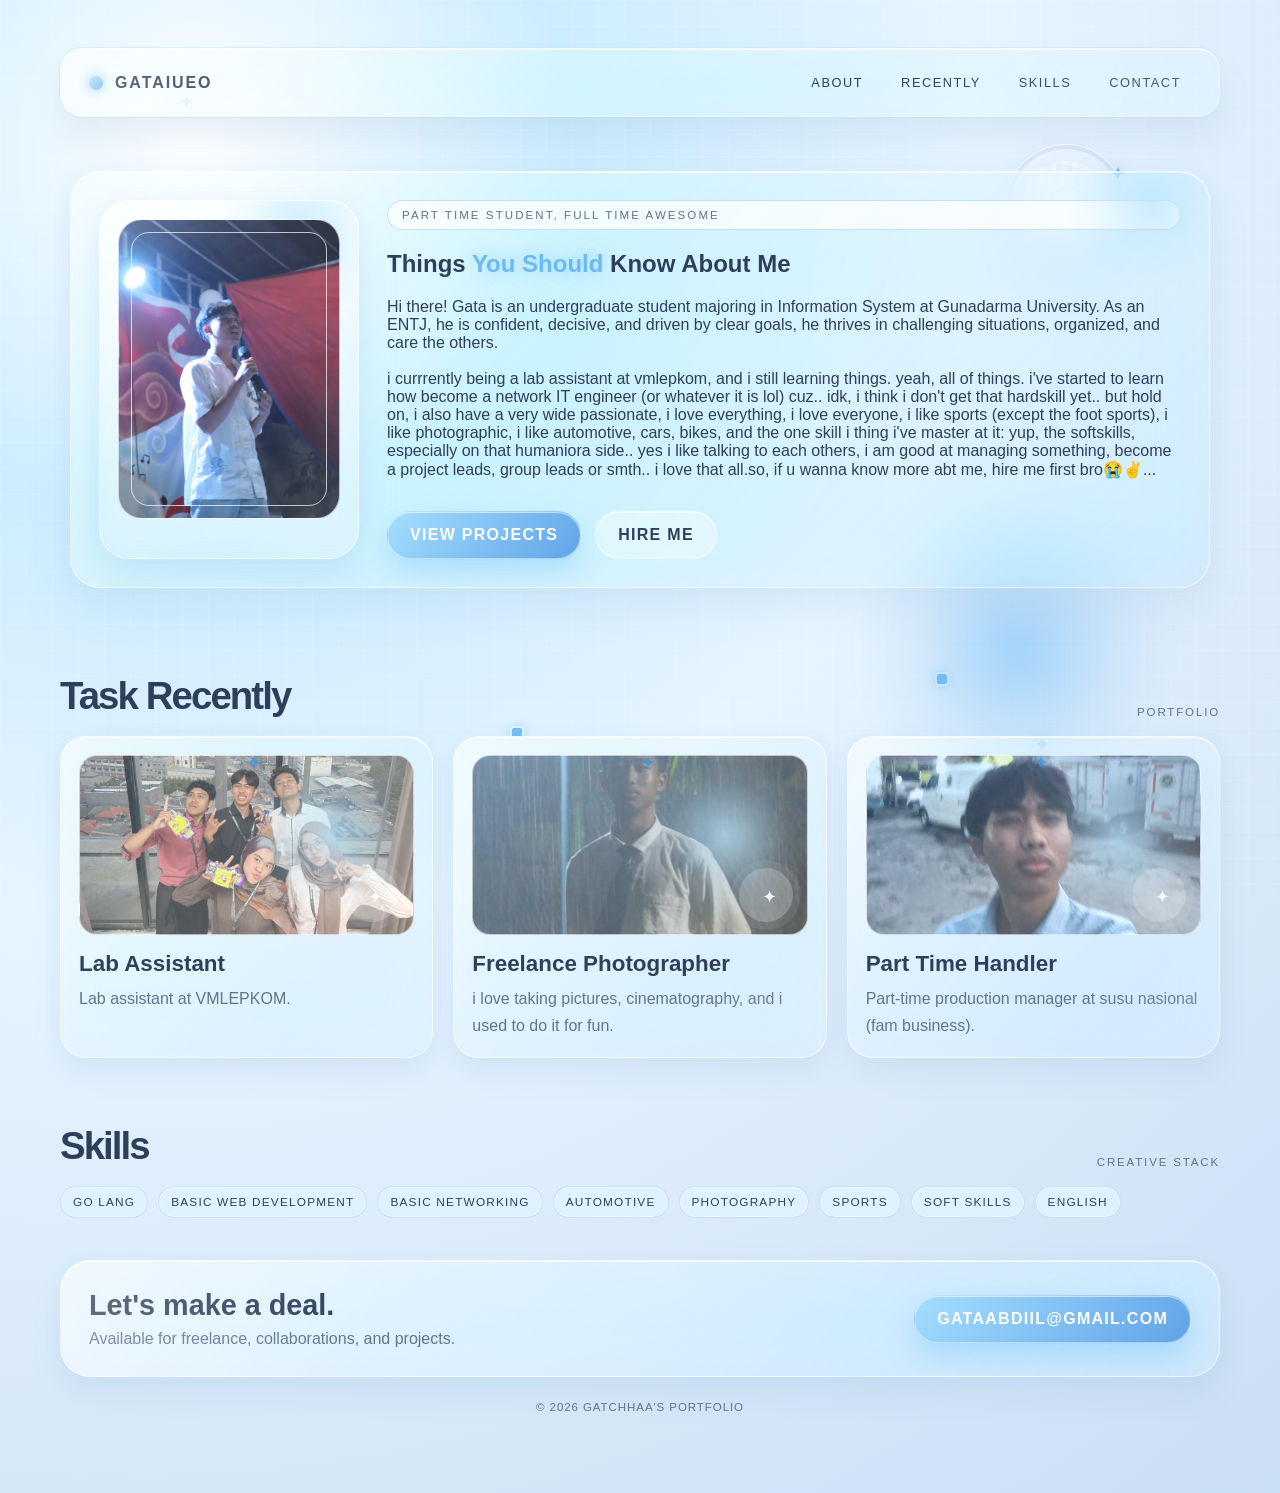
==== index.html @ d137722e "Update print statement from 'Hello' to 'Goodbye'" ====
<!DOCTYPE html>
<html lang="en">
  <head>
    <meta charset="UTF-8" />
    <meta name="viewport" content="width=device-width, initial-scale=1.0" />
    <title>Gatchhaa's Portfolio</title>
    <style>
      :root {
        --sky: #dff4ff;
        --ice: #f5fbff;
        --silver: #cfe3f9;
        --mist: #ebf4ff;
        --blue: #b8e5ff;
        --blue-deep: #6bb9f5;
        --blue-strong: #3d93dd;
        --ink: #2f3e5a;
        --muted: #62738d;
      }

      * {
        box-sizing: border-box;
      }

      html {
        scroll-behavior: smooth;
      }

      body {
        margin: 0;
        font-family: "Trebuchet MS", "Segoe UI", sans-serif;
        background:
          radial-gradient(circle at 15% 10%, rgba(255,255,255,0.95), rgba(188,231,255,0.72) 22%, rgba(230,244,255,0.95) 45%, rgba(200,220,242,0.9) 100%),
          linear-gradient(135deg, #edf8ff 0%, #f7fbff 25%, #dfeaf9 70%, #d7ebff 100%);
        color: var(--ink);
        min-height: 100vh;
      }

      body::before {
        content: "";
        position: fixed;
        inset: 0;
        background-image:
          linear-gradient(rgba(255,255,255,0.22) 1px, transparent 1px),
          linear-gradient(90deg, rgba(255,255,255,0.18) 1px, transparent 1px);
        background-size: 26px 26px;
        pointer-events: none;
        opacity: 0.65;
      }

      body::after {
        content: "";
        position: fixed;
        inset: auto 8% 10% auto;
        width: 320px;
        height: 320px;
        border-radius: 50%;
        background: radial-gradient(circle, rgba(107,185,245,0.54), rgba(107,185,245,0.12) 46%, transparent 70%);
        filter: blur(10px);
        pointer-events: none;
      }

      .page {
        max-width: 1200px;
        margin: 0 auto;
        padding: 30px 20px 80px;
        position: relative;
        z-index: 1;
      }

      .y2k-decor {
        position: absolute;
        inset: 0;
        pointer-events: none;
        z-index: 0;
      }

      .sparkle {
        position: absolute;
        display: block;
        color: rgba(61, 147, 221, 0.75);
        font-size: 1.2rem;
        text-shadow: 0 0 16px rgba(107, 185, 245, 0.8);
        animation: twinkle 3s ease-in-out infinite;
      }

      .pixel-disc {
        position: absolute;
        right: 12%;
        top: 16%;
        width: 120px;
        height: 120px;
        border-radius: 50%;
        background:
          radial-gradient(circle, rgba(255,255,255,0.9) 0 18%, rgba(126,205,255,0.7) 18% 22%, rgba(255,255,255,0.15) 22% 100%),
          linear-gradient(135deg, rgba(255,255,255,0.4), rgba(125,188,255,0.18));
        border: 1px solid rgba(255,255,255,0.72);
        box-shadow: inset 0 0 0 4px rgba(90,150,220,0.15), 0 18px 30px rgba(118,164,207,0.14);
        transform: rotate(12deg);
        opacity: 0.88;
      }

      .pixel-disc::before,
      .pixel-disc::after {
        content: "";
        position: absolute;
        inset: 16px;
        border-radius: 50%;
      }

      .pixel-disc::before {
        background:
          linear-gradient(90deg, rgba(255,255,255,0.35) 0 6%, transparent 6% 12%, rgba(255,255,255,0.35) 12% 18%, transparent 18% 24%, rgba(255,255,255,0.35) 24% 30%, transparent 30% 36%, rgba(255,255,255,0.35) 36% 42%, transparent 42% 48%, rgba(255,255,255,0.35) 48% 54%, transparent 54% 60%, rgba(255,255,255,0.35) 60% 66%, transparent 66% 72%, rgba(255,255,255,0.35) 72% 78%, transparent 78% 84%, rgba(255,255,255,0.35) 84% 90%, transparent 90% 100%),
          linear-gradient(rgba(255,255,255,0.35) 0 6%, transparent 6% 12%, rgba(255,255,255,0.35) 12% 18%, transparent 18% 24%, rgba(255,255,255,0.35) 24% 30%, transparent 30% 36%, rgba(255,255,255,0.35) 36% 42%, transparent 42% 48%, rgba(255,255,255,0.35) 48% 54%, transparent 54% 60%, rgba(255,255,255,0.35) 60% 66%, transparent 66% 72%, rgba(255,255,255,0.35) 72% 78%, transparent 78% 84%, rgba(255,255,255,0.35) 84% 90%, transparent 90% 100%);
        background-size: 100% 100%;
        opacity: 0.85;
      }

      .pixel-disc::after {
        inset: 38px;
        background: rgba(255,255,255,0.5);
        box-shadow: 0 0 12px rgba(255,255,255,0.55);
      }

      .s1 { top: 10%; left: 14%; }
      .s2 { top: 18%; right: 12%; animation-delay: 0.5s; }
      .s3 { top: 52%; left: 8%; animation-delay: 1s; }
      .s4 { bottom: 16%; right: 18%; animation-delay: 1.5s; }
      .s5 { top: 40%; right: 28%; animation-delay: 0.8s; }

      .retro-chip {
        position: absolute;
        width: 10px;
        height: 10px;
        background: rgba(107, 185, 245, 0.95);
        box-shadow: 0 0 0 2px rgba(255,255,255,0.5), 0 0 10px rgba(107,185,245,0.8);
        border-radius: 2px;
      }

      .retro-chip.c1 { left: 18%; top: 32%; }
      .retro-chip.c2 { right: 26%; bottom: 24%; }
      .retro-chip.c3 { left: 40%; bottom: 18%; }

      @keyframes twinkle {
        0%, 100% { transform: scale(1) rotate(0deg); opacity: 0.7; }
        50% { transform: scale(1.2) rotate(12deg); opacity: 1; }
      }

      .topbar {
        display: flex;
        justify-content: space-between;
        align-items: center;
        padding: 18px 28px;
        margin: 18px 0 26px;
        background: linear-gradient(135deg, rgba(255,255,255,0.52), rgba(214,234,255,0.18));
        border: 1px solid rgba(255,255,255,0.58);
        border-radius: 22px;
        box-shadow: inset 0 1px 0 rgba(255,255,255,0.9), 0 22px 32px rgba(104,146,182,0.12), 0 0 0 1px rgba(184,229,255,0.42);
        backdrop-filter: blur(20px) saturate(180%);
        -webkit-backdrop-filter: blur(20px) saturate(180%);
        position: relative;
        overflow: hidden;
      }

      .topbar::before,
      .hero-copy::after,
      .profile-card::after,
      .card::before,
      .contact::before {
        content: "";
        position: absolute;
        inset: 0;
        background: linear-gradient(120deg, rgba(255,255,255,0.28), transparent 28%, transparent 70%, rgba(255,255,255,0.18));
        pointer-events: none;
      }

      .brand {
        display: flex;
        align-items: center;
        gap: 12px;
        font-weight: 700;
        letter-spacing: 0.12em;
        text-transform: uppercase;
        color: var(--ink);
      }

      .brand-mark {
        width: 14px;
        height: 14px;
        background: linear-gradient(135deg, var(--blue), var(--blue-deep));
        border-radius: 50%;
        box-shadow: 0 0 12px rgba(107, 185, 245, 0.8);
      }

      nav {
        display: flex;
        gap: 18px;
        flex-wrap: wrap;
      }

      nav a {
        text-decoration: none;
        color: var(--ink);
        font-size: 0.8rem;
        letter-spacing: 0.12em;
        text-transform: uppercase;
        padding: 8px 10px;
        border-radius: 999px;
        transition: 0.2s ease;
      }

      nav a:hover {
        background: rgba(184, 229, 255, 0.6);
        box-shadow: inset 0 0 0 1px rgba(107,185,245,0.5);
      }

      .hero {
        display: block;
        padding: 28px 10px 20px;
      }

      .about-card {
        display: grid;
        grid-template-columns: 260px 1fr;
        gap: 28px;
        align-items: center;
        background: linear-gradient(135deg, rgba(255,255,255,0.46), rgba(189,220,250,0.18));
        border: 1px solid rgba(255,255,255,0.6);
        border-radius: 30px;
        padding: 28px;
        box-shadow: inset 0 1px 0 rgba(255,255,255,0.9), 0 22px 40px rgba(118, 164, 207, 0.12), 0 0 20px rgba(180,220,255,0.22);
        position: relative;
        overflow: hidden;
        backdrop-filter: blur(22px) saturate(190%);
        -webkit-backdrop-filter: blur(22px) saturate(190%);
      }

      .about-card::before,
      .profile-card::before,
      .card::after {
        content: "";
        position: absolute;
        width: 170px;
        height: 170px;
        border-radius: 50%;
        background: radial-gradient(circle, rgba(184,229,255,0.72), rgba(184,229,255,0.14) 46%, transparent 70%);
        top: -54px;
        right: -28px;
        pointer-events: none;
      }

      .eyebrow {
        display: inline-block;
        padding: 8px 14px;
        border-radius: 999px;
        background: rgba(255,255,255,0.74);
        border: 1px solid rgba(199,223,249,0.95);
        color: var(--muted);
        font-size: 0.72rem;
        letter-spacing: 0.18em;
        text-transform: uppercase;
      }

      h1 {
        font-size: clamp(2.8rem, 5vw, 5rem);
        line-height: 0.95;
        margin: 20px 0 18px;
        letter-spacing: -0.06em;
      }

      .highlight {
        color: var(--blue-deep);
        text-shadow: 0 0 16px rgba(107, 185, 245, 0.5);
      }

      .hero-copy p {
        margin: 0 0 26px;
        max-width: 600px;
        line-height: 1.75;
        color: var(--muted);
        font-size: 1.02rem;
      }

      .actions {
        display: flex;
        gap: 14px;
        flex-wrap: wrap;
      }

      .btn {
        display: inline-flex;
        align-items: center;
        justify-content: center;
        padding: 14px 22px;
        border-radius: 999px;
        text-decoration: none;
        font-weight: 700;
        letter-spacing: 0.08em;
        text-transform: uppercase;
        transition: transform 0.2s ease, box-shadow 0.2s ease, filter 0.2s ease;
        position: relative;
        overflow: hidden;
      }

      .btn::before {
        content: "";
        position: absolute;
        inset: 0;
        background: linear-gradient(120deg, rgba(255,255,255,0.45), rgba(255,255,255,0.08), rgba(255,255,255,0.3));
        transform: translateX(-120%);
        transition: transform 0.45s ease;
      }

      .btn:hover {
        transform: translateY(-2px);
        filter: brightness(1.02);
      }

      .btn:hover::before {
        transform: translateX(120%);
      }

      .btn-primary {
        background: linear-gradient(135deg, rgba(160,220,255,0.9), rgba(84,154,228,0.9));
        color: white;
        box-shadow: 0 14px 28px rgba(107, 185, 245, 0.36), inset 0 1px 0 rgba(255,255,255,0.55);
        border: 1px solid rgba(255,255,255,0.35);
      }

      .btn-secondary {
        background: rgba(255,255,255,0.32);
        color: var(--ink);
        border: 1px solid rgba(255,255,255,0.55);
        box-shadow: inset 0 1px 0 rgba(255,255,255,0.72);
      }

      .profile-card {
        position: relative;
        background: linear-gradient(180deg, rgba(255,255,255,0.5), rgba(202,228,250,0.18));
        border: 1px solid rgba(255,255,255,0.6);
        border-radius: 30px;
        padding: 18px;
        box-shadow: inset 0 1px 0 rgba(255,255,255,0.9), 0 24px 42px rgba(118, 164, 207, 0.15), 0 0 20px rgba(180,220,255,0.16);
        overflow: hidden;
        backdrop-filter: blur(18px) saturate(180%);
        -webkit-backdrop-filter: blur(18px) saturate(180%);
        min-height: 100%;
      }

      .avatar {
        height: 300px;
        width: 100%;
        border-radius: 24px;
        background:
          linear-gradient(180deg, rgba(255,255,255,0.14), rgba(255,255,255,0.08)),
          url('fotogatadipanggung.jpg') center/cover no-repeat;
        position: relative;
        overflow: hidden;
        border: 1px solid rgba(255,255,255,0.65);
      }

      .avatar::before {
        content: "";
        position: absolute;
        inset: 12px;
        border: 1px solid rgba(255,255,255,0.7);
        border-radius: 18px;
      }

      .mini-badge {
        position: absolute;
        right: 18px;
        bottom: 18px;
        background: rgba(255,255,255,0.8);
        border: 1px solid rgba(199,206,216,0.8);
        border-radius: 16px;
        padding: 12px 14px;
        backdrop-filter: blur(8px);
      }

      .mini-badge strong {
        display: block;
        font-size: 1.3rem;
      }

      .stats {
        display: grid;
        grid-template-columns: repeat(3, minmax(0,1fr));
        gap: 14px;
        margin-top: 22px;
      }

      .about-copy {
        display: flex;
        flex-direction: column;
        justify-content: center;
      }

      .about-copy h1 {
        margin-top: 18px;
      }

      .stat {
        background: rgba(255,255,255,0.7);
        border: 1px solid rgba(199,223,249,0.9);
        border-radius: 18px;
        padding: 18px 14px;
        text-align: center;
        box-shadow: inset 0 0 0 1px rgba(255,255,255,0.45);
      }

      .stat strong {
        display: block;
        font-size: 1.5rem;
        color: var(--ink);
      }

      .stat span {
        font-size: 0.72rem;
        letter-spacing: 0.12em;
        text-transform: uppercase;
        color: var(--muted);
      }

      .section {
        margin-top: 44px;
        padding-top: 22px;
      }

      .section-head {
        display: flex;
        justify-content: space-between;
        align-items: end;
        gap: 18px;
        margin-bottom: 18px;
      }

      .section-head h2 {
        margin: 0;
        font-size: clamp(2rem, 3vw, 3rem);
        letter-spacing: -0.05em;
      }

      .section-tag {
        color: var(--muted);
        text-transform: uppercase;
        letter-spacing: 0.16em;
        font-size: 0.72rem;
      }

      .grid {
        display: grid;
        grid-template-columns: repeat(3, minmax(180px, 1fr));
        gap: 20px;
        align-items: stretch;
      }

      .card {
        position: relative;
        background: linear-gradient(135deg, rgba(255,255,255,0.48), rgba(205,228,252,0.28));
        border: 1px solid rgba(255,255,255,0.66);
        border-radius: 26px;
        padding: 18px;
        box-shadow: inset 0 1px 0 rgba(255,255,255,0.8), 0 16px 28px rgba(118,164,207,0.12), 0 0 18px rgba(180,220,255,0.16);
        overflow: hidden;
        transition: transform 0.25s ease, box-shadow 0.25s ease, border-color 0.25s ease;
        backdrop-filter: blur(18px) saturate(180%);
        -webkit-backdrop-filter: blur(18px) saturate(180%);
        min-height: 100%;
      }

      .card:hover {
        transform: translateY(-4px) rotate(-0.3deg);
        box-shadow: inset 0 1px 0 rgba(255,255,255,0.82), 0 22px 34px rgba(118,164,207,0.2), 0 0 20px rgba(180,220,255,0.18);
        border-color: rgba(255,255,255,0.82);
      }

      .card::after {
        content: "✦";
        position: absolute;
        right: 16px;
        top: 14px;
        font-size: 1.2rem;
        color: rgba(61, 147, 221, 0.72);
        text-shadow: 0 0 10px rgba(107, 185, 245, 0.5);
      }

      .project-thumb {
        position: relative;
        height: 180px;
        border-radius: 18px;
        margin-bottom: 16px;
        background-size: cover;
        background-position: center;
        overflow: hidden;
        border: 1px solid rgba(255,255,255,0.6);
      }

      .project-thumb::before {
        content: "";
        position: absolute;
        width: 54px;
        height: 54px;
        right: 14px;
        bottom: 12px;
        border-radius: 50%;
        background: rgba(255,255,255,0.28);
        box-shadow: 0 0 0 8px rgba(255,255,255,0.08);
      }

      .project-thumb::after {
        content: "✦";
        position: absolute;
        right: 30px;
        bottom: 26px;
        color: rgba(255,255,255,0.9);
        font-size: 1.1rem;
      }

      .one {
        background-image: linear-gradient(135deg, rgba(184,229,255,0.30), rgba(255,255,255,0.4)), url('potolepkom.jpg');
      }

      .two {
        background-image: linear-gradient(135deg, rgba(159,210,255,0.45), rgba(255,255,255,0.25)), url('potogataujan.jpg');
      }

      .three {
        background-image: linear-gradient(135deg, rgba(107,185,245,0.22), rgba(255,255,255,0.35)), url('gatasusunasional.jpg');
      }

      .card h3 {
        margin: 0 0 8px;
        font-size: 1.4rem;
      }

      .card p {
        color: var(--muted);
        line-height: 1.7;
        margin: 0;
      }

      .skills {
        display: flex;
        flex-wrap: wrap;
        gap: 10px;
        margin-top: 18px;
      }

      .skill {
        padding: 8px 12px;
        border-radius: 999px;
        background: rgba(223,244,255,0.88);
        border: 1px solid rgba(199,223,249,0.95);
        color: var(--ink);
        font-size: 0.74rem;
        letter-spacing: 0.1em;
        text-transform: uppercase;
        box-shadow: inset 0 0 0 1px rgba(255,255,255,0.5);
      }

      .contact {
        margin-top: 42px;
        padding: 28px;
        background: linear-gradient(135deg, rgba(255,255,255,0.5), rgba(184,229,255,0.18));
        border: 1px solid rgba(255,255,255,0.6);
        border-radius: 30px;
        display: flex;
        justify-content: space-between;
        align-items: center;
        gap: 18px;
        flex-wrap: wrap;
        box-shadow: inset 0 1px 0 rgba(255,255,255,0.8), 0 20px 28px rgba(118,164,207,0.12), 0 0 18px rgba(180,220,255,0.14);
        backdrop-filter: blur(20px) saturate(180%);
        -webkit-backdrop-filter: blur(20px) saturate(180%);
        position: relative;
        overflow: hidden;
      }

      .contact h3 {
        margin: 0 0 8px;
        font-size: clamp(1.8rem, 2vw, 2.4rem);
      }

      .contact p {
        margin: 0;
        color: var(--muted);
      }

      footer {
        text-align: center;
        margin-top: 24px;
        color: var(--muted);
        letter-spacing: 0.08em;
        text-transform: uppercase;
        font-size: 0.72rem;
      }

      @media (max-width: 860px) {
        .about-card {
          grid-template-columns: 1fr;
        }

        .avatar {
          height: 280px;
        }

        .grid {
          grid-template-columns: repeat(3, minmax(180px, 1fr));
        }

        .topbar {
          flex-direction: column;
          gap: 14px;
        }
      }
    </style>
  </head>
  <body>
    <div class="y2k-decor" aria-hidden="true">
      <span class="pixel-disc"></span>
      <span class="sparkle s1">✦</span>
      <span class="sparkle s2">✦</span>
      <span class="sparkle s3">✦</span>
      <span class="sparkle s4">✦</span>
      <span class="sparkle s5">✦</span>
      <span class="retro-chip c1"></span>
      <span class="retro-chip c2"></span>
      <span class="retro-chip c3"></span>
    </div>
    <div class="page">
      <header class="topbar">
        <div class="brand">
          <span class="brand-mark"></span>
          <span>Gataiueo</span>
        </div>
        <nav>
          <a href="#about">About</a>
          <a href="#recently">Recently</a>
          <a href="#skills">Skills</a>
          <a href="#contact">Contact</a>
        </nav>
      </header>

      <main>
        <section class="hero" id="about">
          <div class="about-card">
            <div class="profile-card">
              <div class="avatar">
                
              </div>
            </div>

            <div class="about-copy">
              <span class="eyebrow">part time student, full time awesome</span>
              <h2>Things <span class="highlight">You Should</span> Know About Me</h2>
                Hi there! Gata is an undergraduate student majoring in Information System at Gunadarma University. As an ENTJ, 
he is confident, decisive, and driven by clear goals, he thrives in challenging situations, organized, and 
care the others.
<br> <br>
i currrently being a lab assistant at vmlepkom, and i still learning
things. yeah, all of things. i've started to learn how become
a network IT engineer (or whatever it is lol) cuz.. idk, i think i don't
get that hardskill yet..
but hold on, i also have a very wide passionate, i love everything, i love everyone, i like sports (except the foot sports), 
i like photographic, i like automotive, cars, bikes, and the one skill i thing i've master at it: yup, the softskills, 
especially on that humaniora side.. yes i like talking to each others, i am good at managing something, 
become a project leads, group leads or smth.. i love that all.so, if u wanna know more abt me, hire me first bro😭✌...
              </p>

              <div class="actions">
                <a class="btn btn-primary" href="#work">View Projects</a>
                <a class="btn btn-secondary" href="#contact">Hire Me</a>
              </div>
            </div>
          </div>
        </section>

        <section class="section" id="work">
          <div class="section-head">
            <h2>Task Recently</h2>
            <span class="section-tag">Portfolio</span>
          </div>

          <div class="grid">
            <article class="card">
              <div class="project-thumb one"></div>
              <h3>Lab Assistant</h3>
              <p>Lab assistant at VMLEPKOM.</p>
            </article>

            <article class="card">
              <div class="project-thumb two"></div>
              <h3>Freelance Photographer</h3>
              <p>i love taking pictures, cinematography, and i used to do it for fun.</p>
            </article>

            <article class="card">
              <div class="project-thumb three"></div>
              <h3>Part Time Handler</h3>
              <p>Part-time production manager at susu nasional (fam business).</p>
            </article>
          </div>
        </section>

        <section class="section" id="skills">
          <div class="section-head">
            <h2>Skills</h2>
            <span class="section-tag">Creative Stack</span>
          </div>

          <div class="skills">
            <span class="skill">Go Lang</span>
            <span class="skill">Basic Web Development</span>
            <span class="skill">Basic Networking</span>
            <span class="skill">Automotive</span>
            <span class="skill">Photography</span>
            <span class="skill">Sports</span>
            <span class="skill">Soft Skills</span>
            <span class="skill">English</span>
          </div>
        </section>

        <section class="contact" id="contact">
          <div>
            <h3>Let's make a deal.</h3>
            <p>Available for freelance, collaborations, and projects.</p>
          </div>
          <a class="btn btn-primary" href="mailto:gataabdiil@gmail.com">gataabdiil@gmail.com</a>
        </section>
      </main>

      <footer>© 2026 Gatchhaa's Portfolio</footer>
    </div>
  </body>
</html>
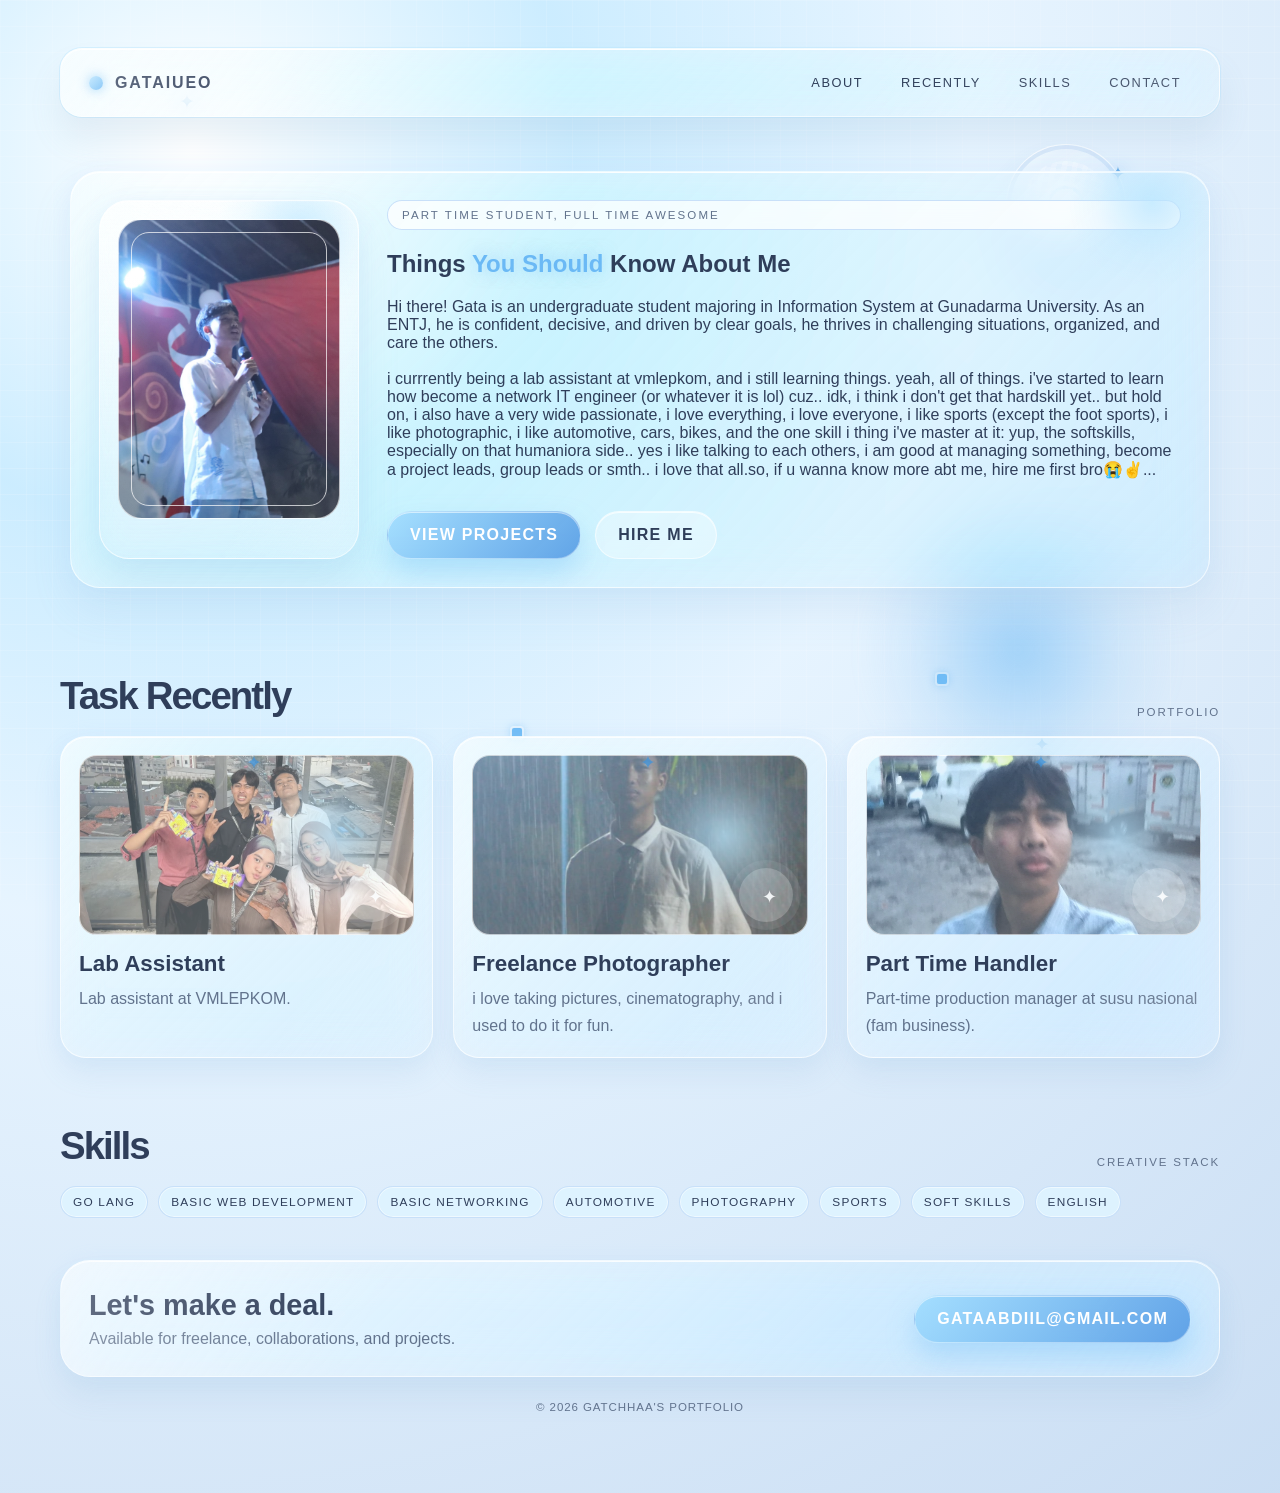
==== commit 5dc8de0b: "Update index.html" ====
--- a/index.html
+++ b/index.html
@@ -605,7 +605,7 @@
         }
 
         .grid {
-          grid-template-columns: repeat(3, minmax(180px, 1fr));
+          grid-template-columns: 1fr;
         }
 
         .topbar {
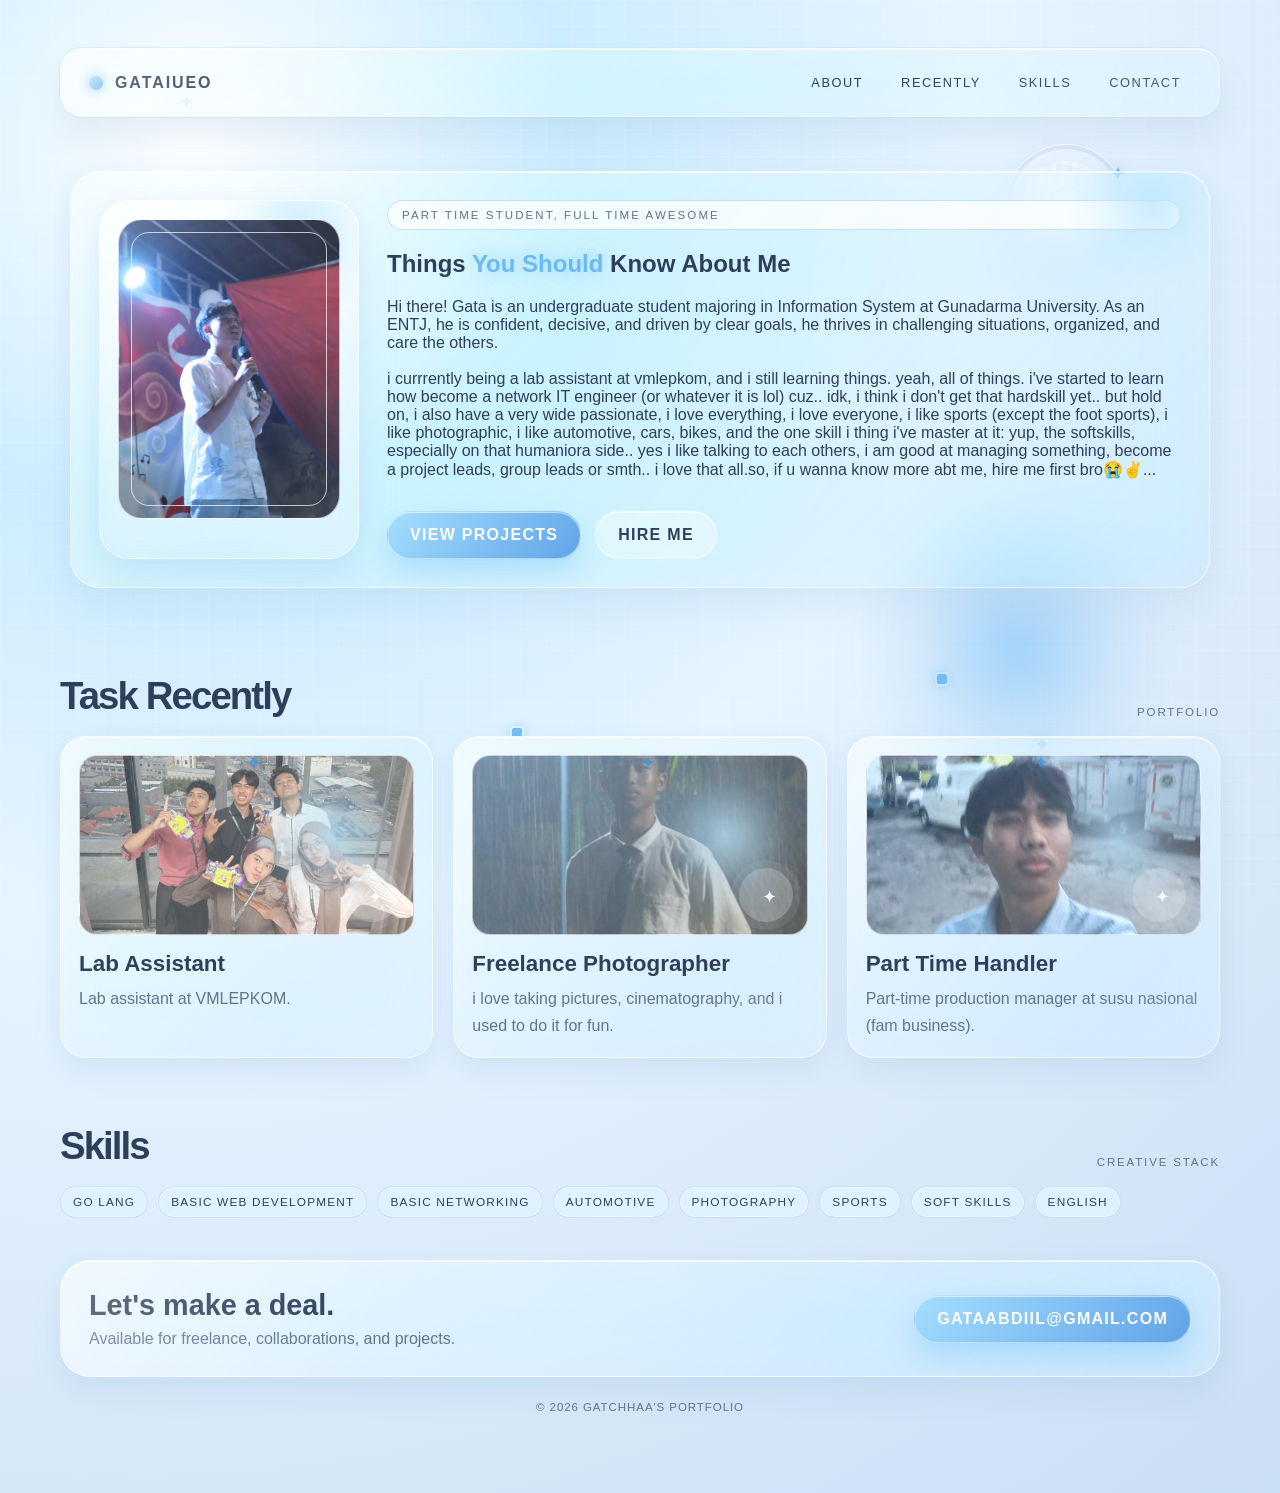
==== commit bf3c43d0: "masukin susu.html ke index.html" ====
--- a/index.html
+++ b/index.html
@@ -694,11 +694,11 @@
               <p>i love taking pictures, cinematography, and i used to do it for fun.</p>
             </article>
 
-            <article class="card">
+            <a href="susu.html" class="card" style="text-decoration: none; color: inherit; display: block;">
               <div class="project-thumb three"></div>
               <h3>Part Time Handler</h3>
               <p>Part-time production manager at susu nasional (fam business).</p>
-            </article>
+            </a>
           </div>
         </section>
 
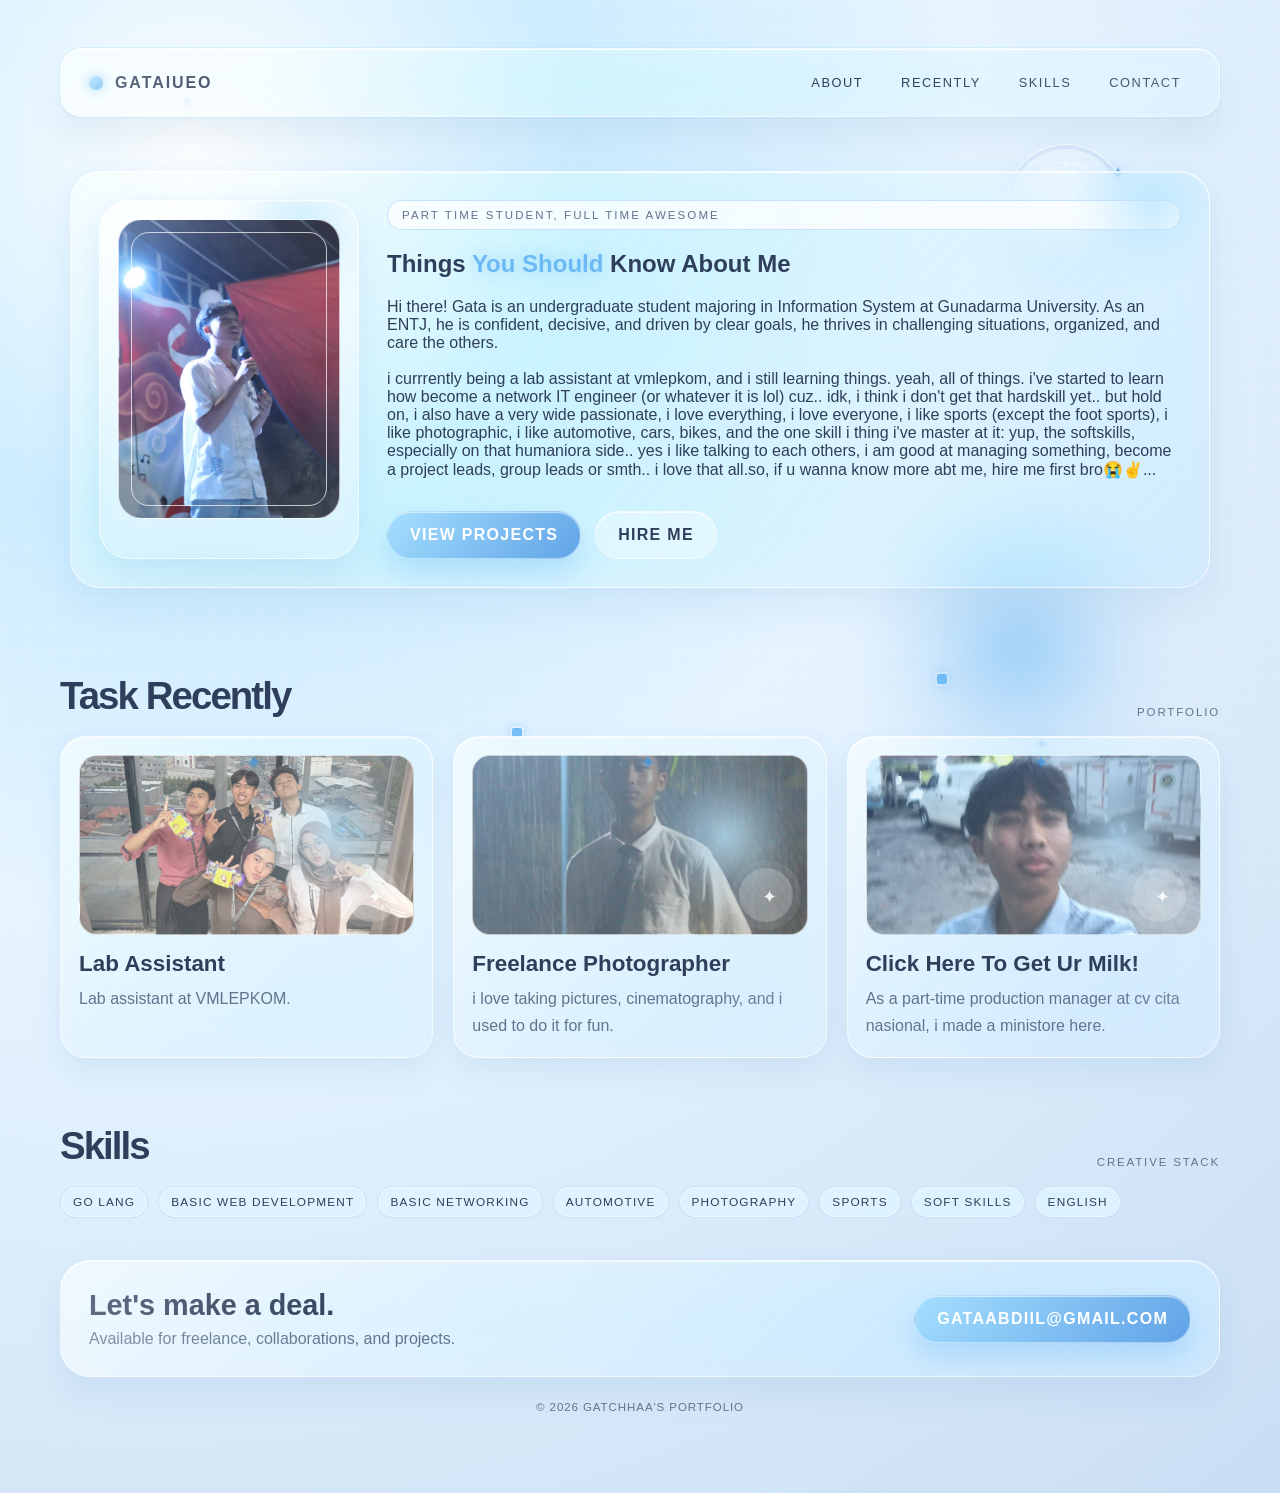
==== commit 8ffaa08c: "Update print statement from 'Hello' to 'Goodbye'" ====
--- a/index.html
+++ b/index.html
@@ -696,8 +696,8 @@
 
             <a href="susu.html" class="card" style="text-decoration: none; color: inherit; display: block;">
               <div class="project-thumb three"></div>
-              <h3>Part Time Handler</h3>
-              <p>Part-time production manager at susu nasional (fam business).</p>
+              <h3>Click Here To Get Ur Milk!</h3>
+              <p>As a part-time production manager at cv cita nasional, i made a ministore here.</p>
             </a>
           </div>
         </section>
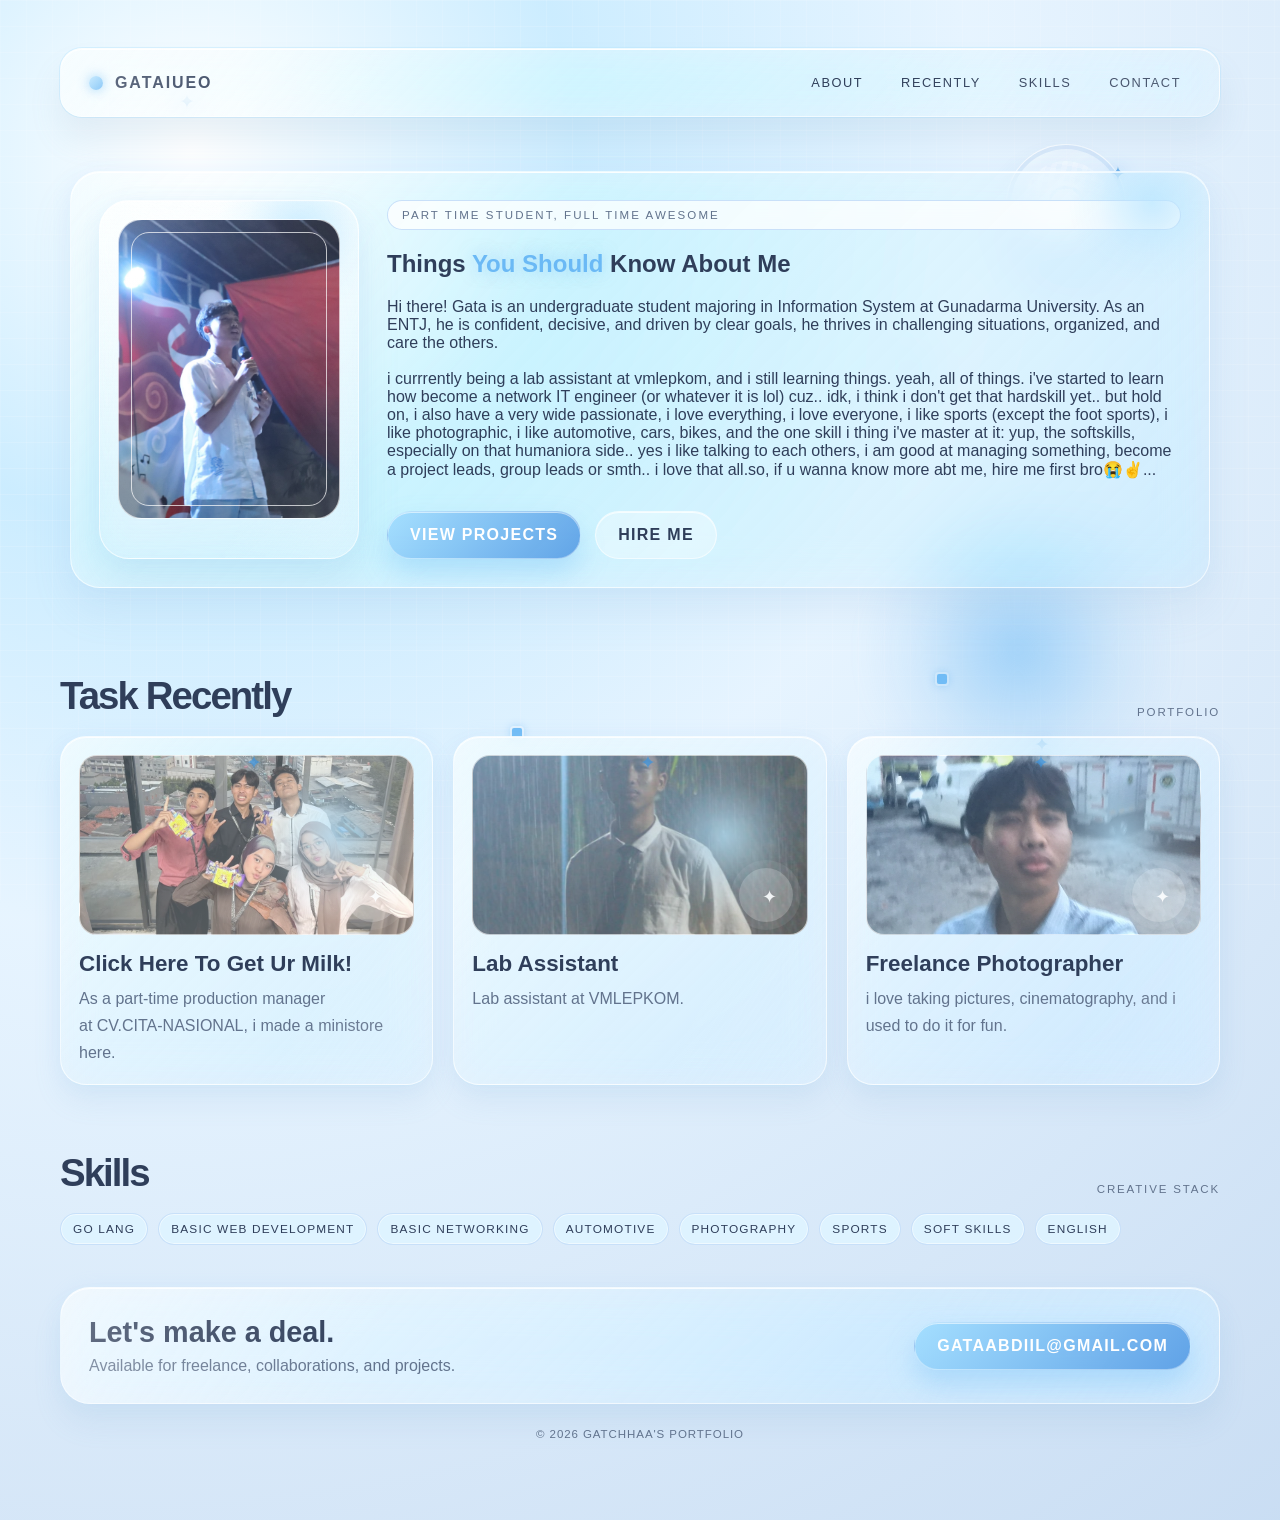
==== commit 4d8d39fb: "change the grid" ====
--- a/index.html
+++ b/index.html
@@ -682,23 +682,21 @@
           </div>
 
           <div class="grid">
+            <a href="susu.html" class="card" style="text-decoration: none; color: inherit; display: block;">
+              <div class="project-thumb one"></div>
+              <h3>Click Here To Get Ur Milk!</h3>
+              <p>As a part-time production manager<br> at CV.CITA-NASIONAL, i made a ministore here.</p>
+            </a>
             <article class="card">
-              <div class="project-thumb one"></div>
+              <div class="project-thumb two"></div>
               <h3>Lab Assistant</h3>
               <p>Lab assistant at VMLEPKOM.</p>
             </article>
-
             <article class="card">
-              <div class="project-thumb two"></div>
+              <div class="project-thumb three"></div>
               <h3>Freelance Photographer</h3>
               <p>i love taking pictures, cinematography, and i used to do it for fun.</p>
             </article>
-
-            <a href="susu.html" class="card" style="text-decoration: none; color: inherit; display: block;">
-              <div class="project-thumb three"></div>
-              <h3>Click Here To Get Ur Milk!</h3>
-              <p>As a part-time production manager at cv cita nasional, i made a ministore here.</p>
-            </a>
           </div>
         </section>
 
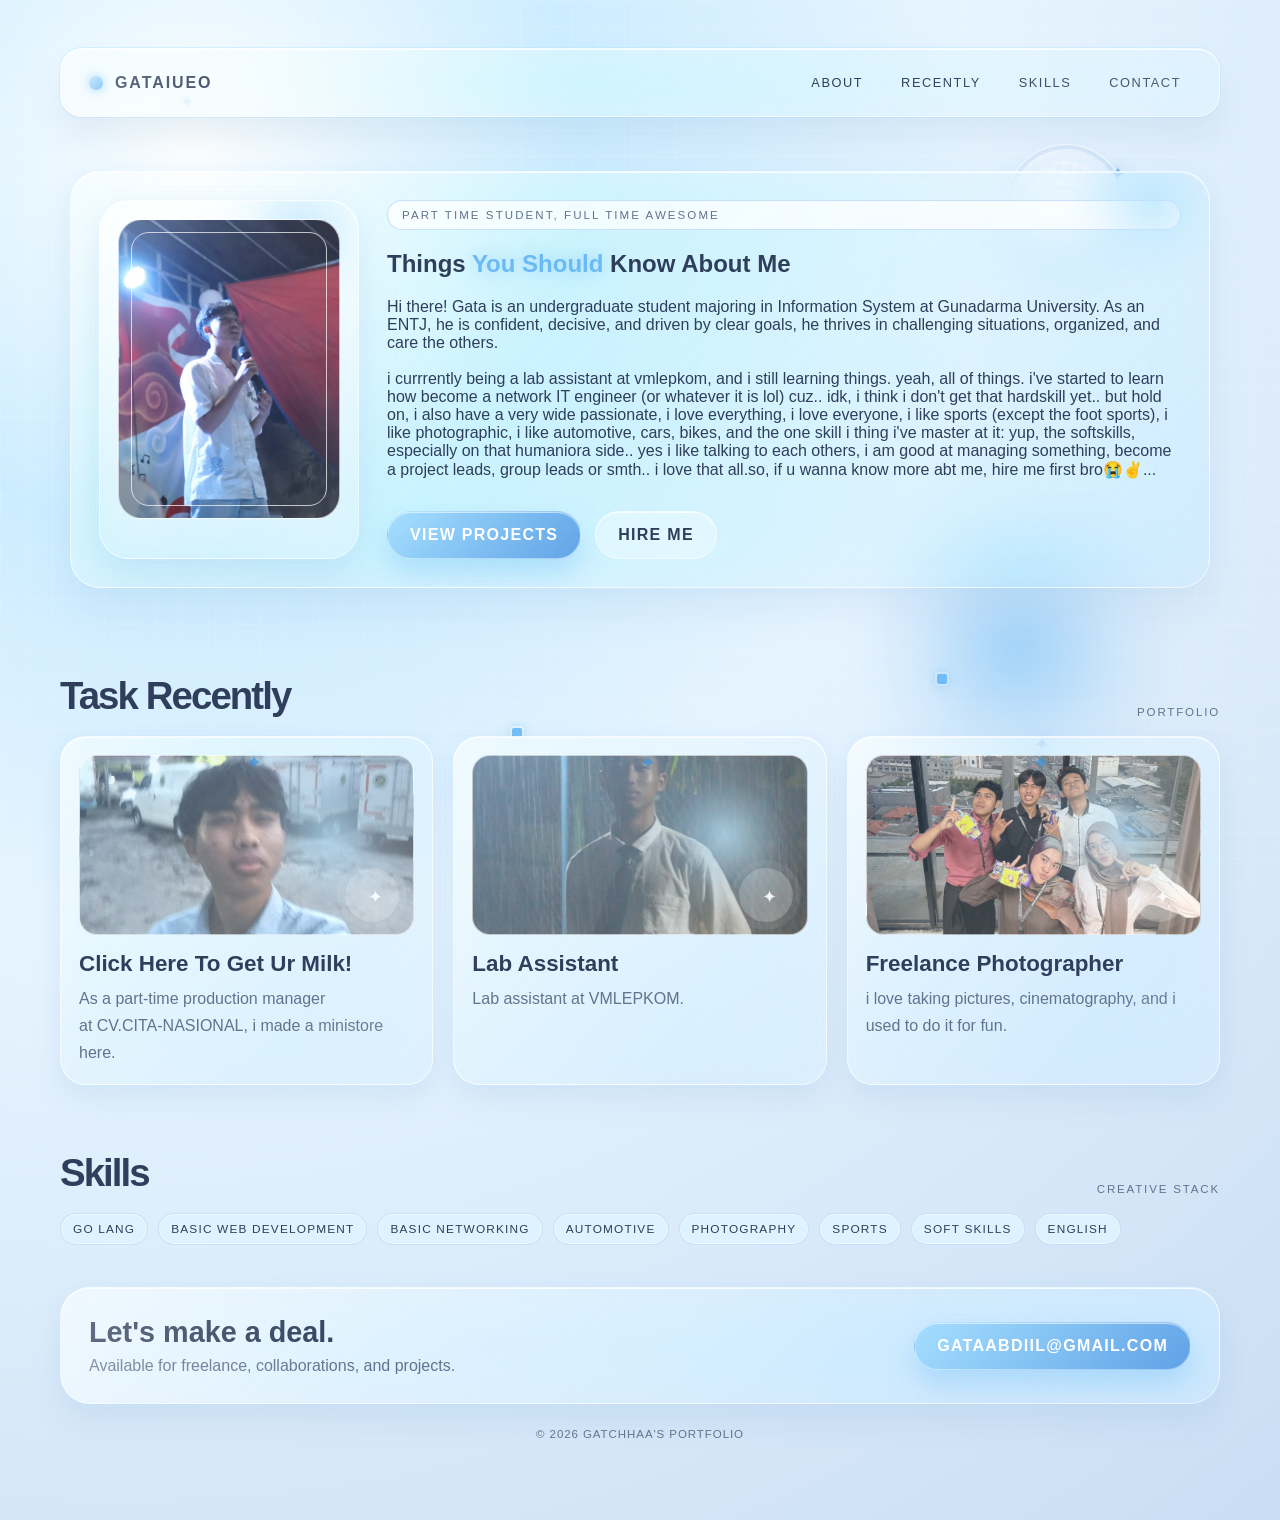
==== commit 34ded057: "change the photos" ====
--- a/index.html
+++ b/index.html
@@ -517,7 +517,7 @@
       }
 
       .one {
-        background-image: linear-gradient(135deg, rgba(184,229,255,0.30), rgba(255,255,255,0.4)), url('potolepkom.jpg');
+        background-image: linear-gradient(135deg, rgba(184,229,255,0.30), rgba(255,255,255,0.4)), url('gatasusunasional.jpg');
       }
 
       .two {
@@ -525,7 +525,7 @@
       }
 
       .three {
-        background-image: linear-gradient(135deg, rgba(107,185,245,0.22), rgba(255,255,255,0.35)), url('gatasusunasional.jpg');
+        background-image: linear-gradient(135deg, rgba(107,185,245,0.22), rgba(255,255,255,0.35)), url('potolepkom.jpg');
       }
 
       .card h3 {
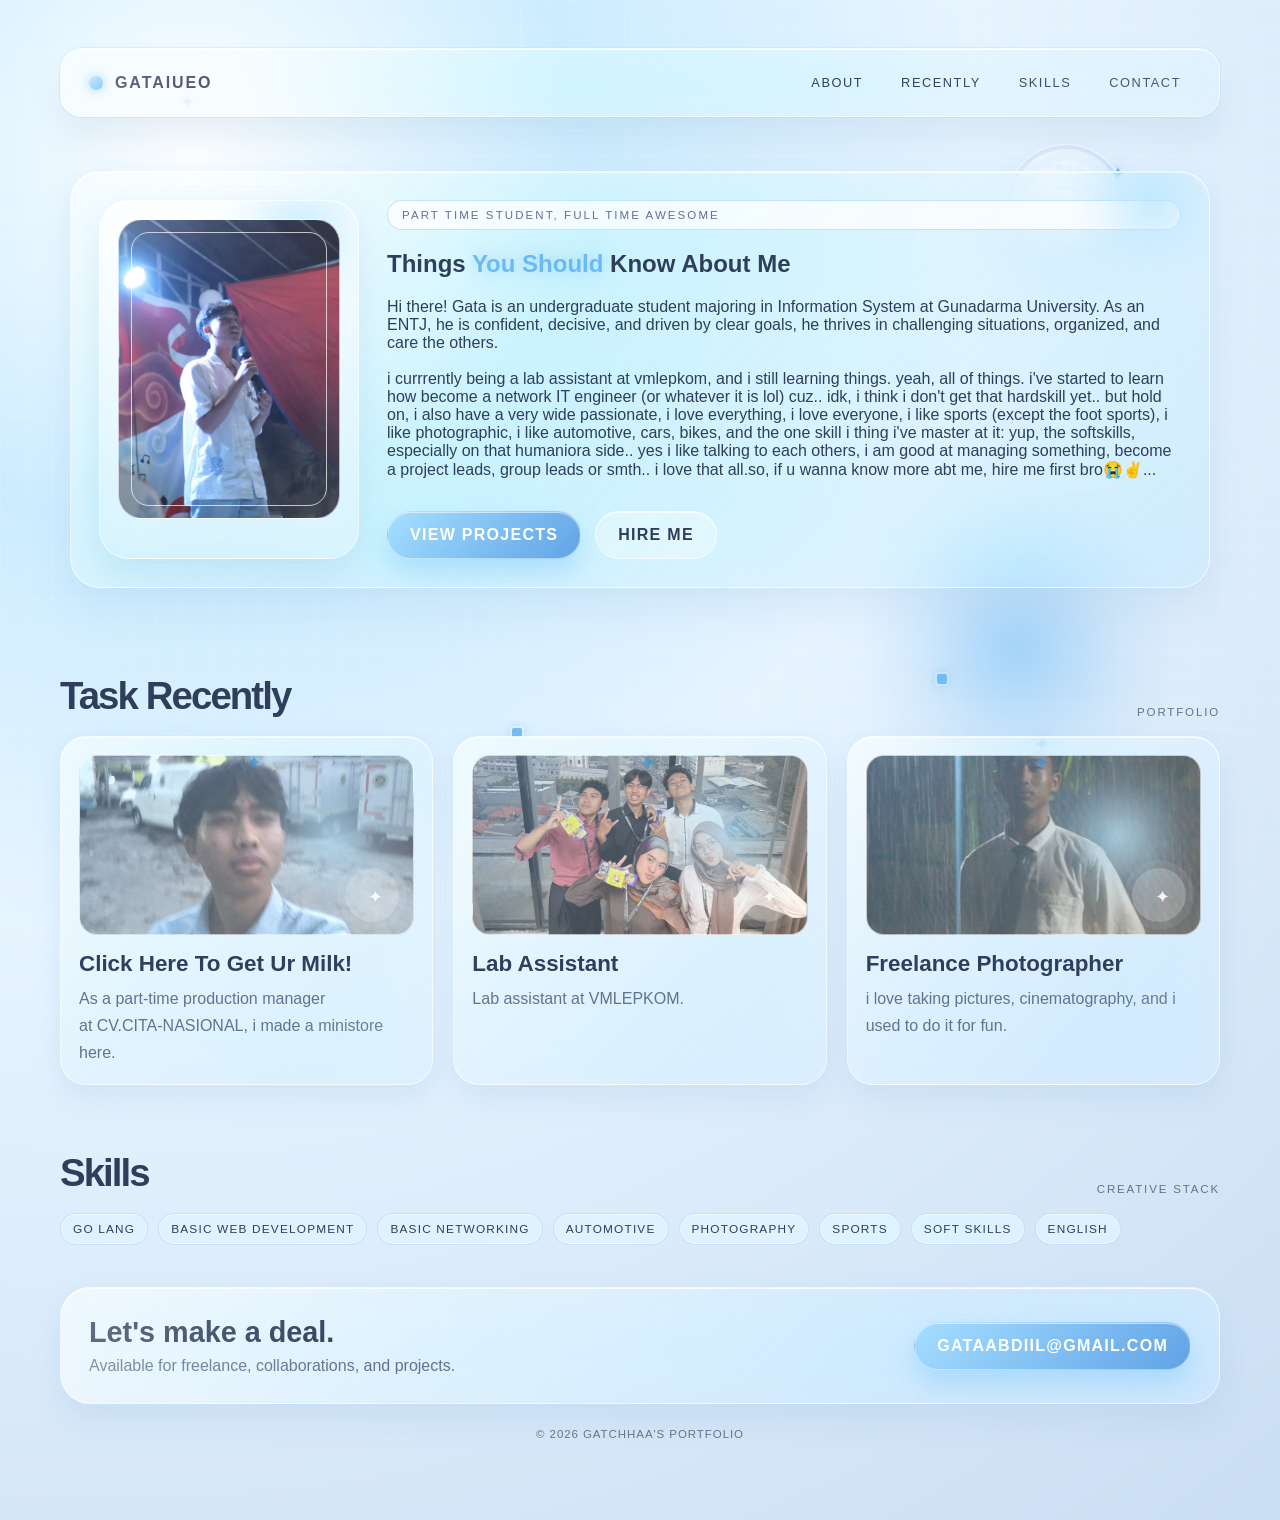
==== commit 65a2ba60: "change photos" ====
--- a/index.html
+++ b/index.html
@@ -521,11 +521,11 @@
       }
 
       .two {
-        background-image: linear-gradient(135deg, rgba(159,210,255,0.45), rgba(255,255,255,0.25)), url('potogataujan.jpg');
+        background-image: linear-gradient(135deg, rgba(159,210,255,0.45), rgba(255,255,255,0.25)), url('potolepkom.jpg');
       }
 
       .three {
-        background-image: linear-gradient(135deg, rgba(107,185,245,0.22), rgba(255,255,255,0.35)), url('potolepkom.jpg');
+        background-image: linear-gradient(135deg, rgba(107,185,245,0.22), rgba(255,255,255,0.35)), url('potogataujan.jpg');
       }
 
       .card h3 {
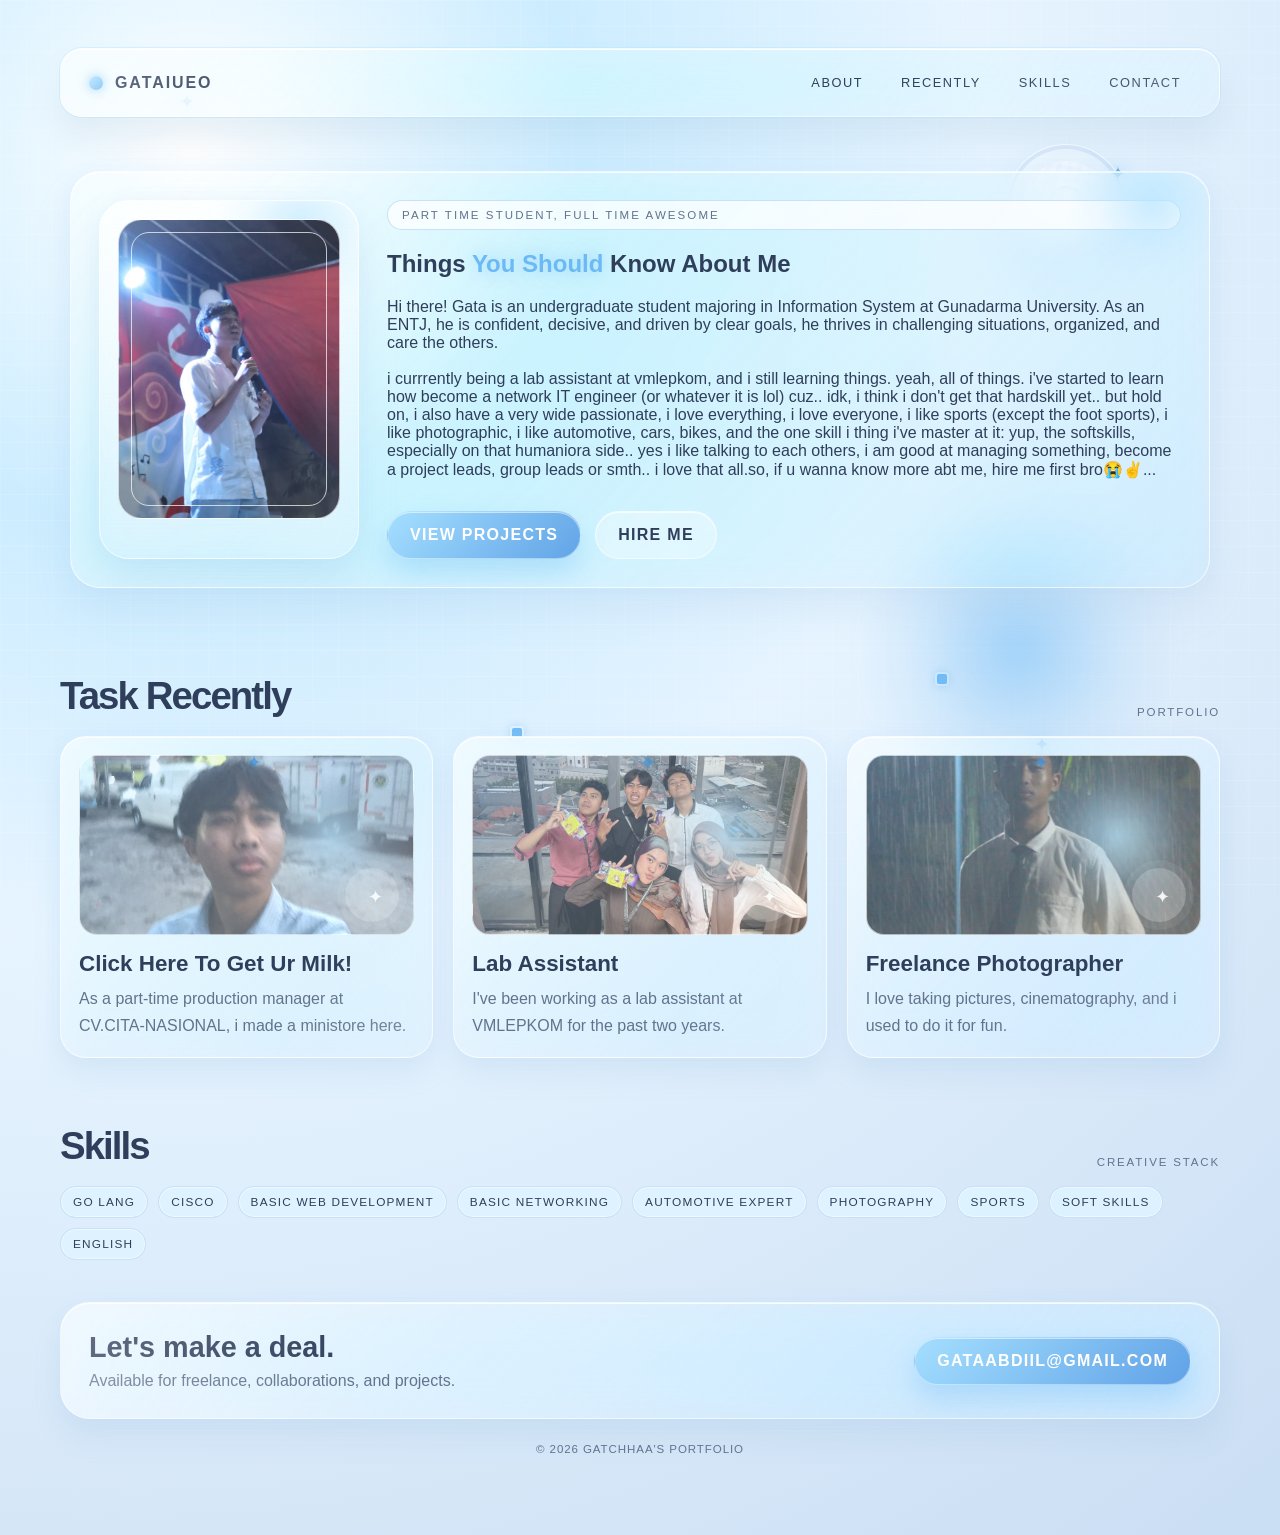
==== commit 909604f1: "changing desc" ====
--- a/index.html
+++ b/index.html
@@ -685,17 +685,17 @@
             <a href="susu.html" class="card" style="text-decoration: none; color: inherit; display: block;">
               <div class="project-thumb one"></div>
               <h3>Click Here To Get Ur Milk!</h3>
-              <p>As a part-time production manager<br> at CV.CITA-NASIONAL, i made a ministore here.</p>
+              <p>As a part-time production manager at<br> CV.CITA-NASIONAL, i made a ministore here.</p>
             </a>
             <article class="card">
               <div class="project-thumb two"></div>
               <h3>Lab Assistant</h3>
-              <p>Lab assistant at VMLEPKOM.</p>
+              <p>I've been working as a lab assistant at VMLEPKOM for the past two years.</p>
             </article>
             <article class="card">
               <div class="project-thumb three"></div>
               <h3>Freelance Photographer</h3>
-              <p>i love taking pictures, cinematography, and i used to do it for fun.</p>
+              <p>I love taking pictures, cinematography, and i used to do it for fun.</p>
             </article>
           </div>
         </section>
@@ -708,9 +708,10 @@
 
           <div class="skills">
             <span class="skill">Go Lang</span>
+            <span class="skill">Cisco</span>            
             <span class="skill">Basic Web Development</span>
             <span class="skill">Basic Networking</span>
-            <span class="skill">Automotive</span>
+            <span class="skill">Automotive Expert</span>
             <span class="skill">Photography</span>
             <span class="skill">Sports</span>
             <span class="skill">Soft Skills</span>
